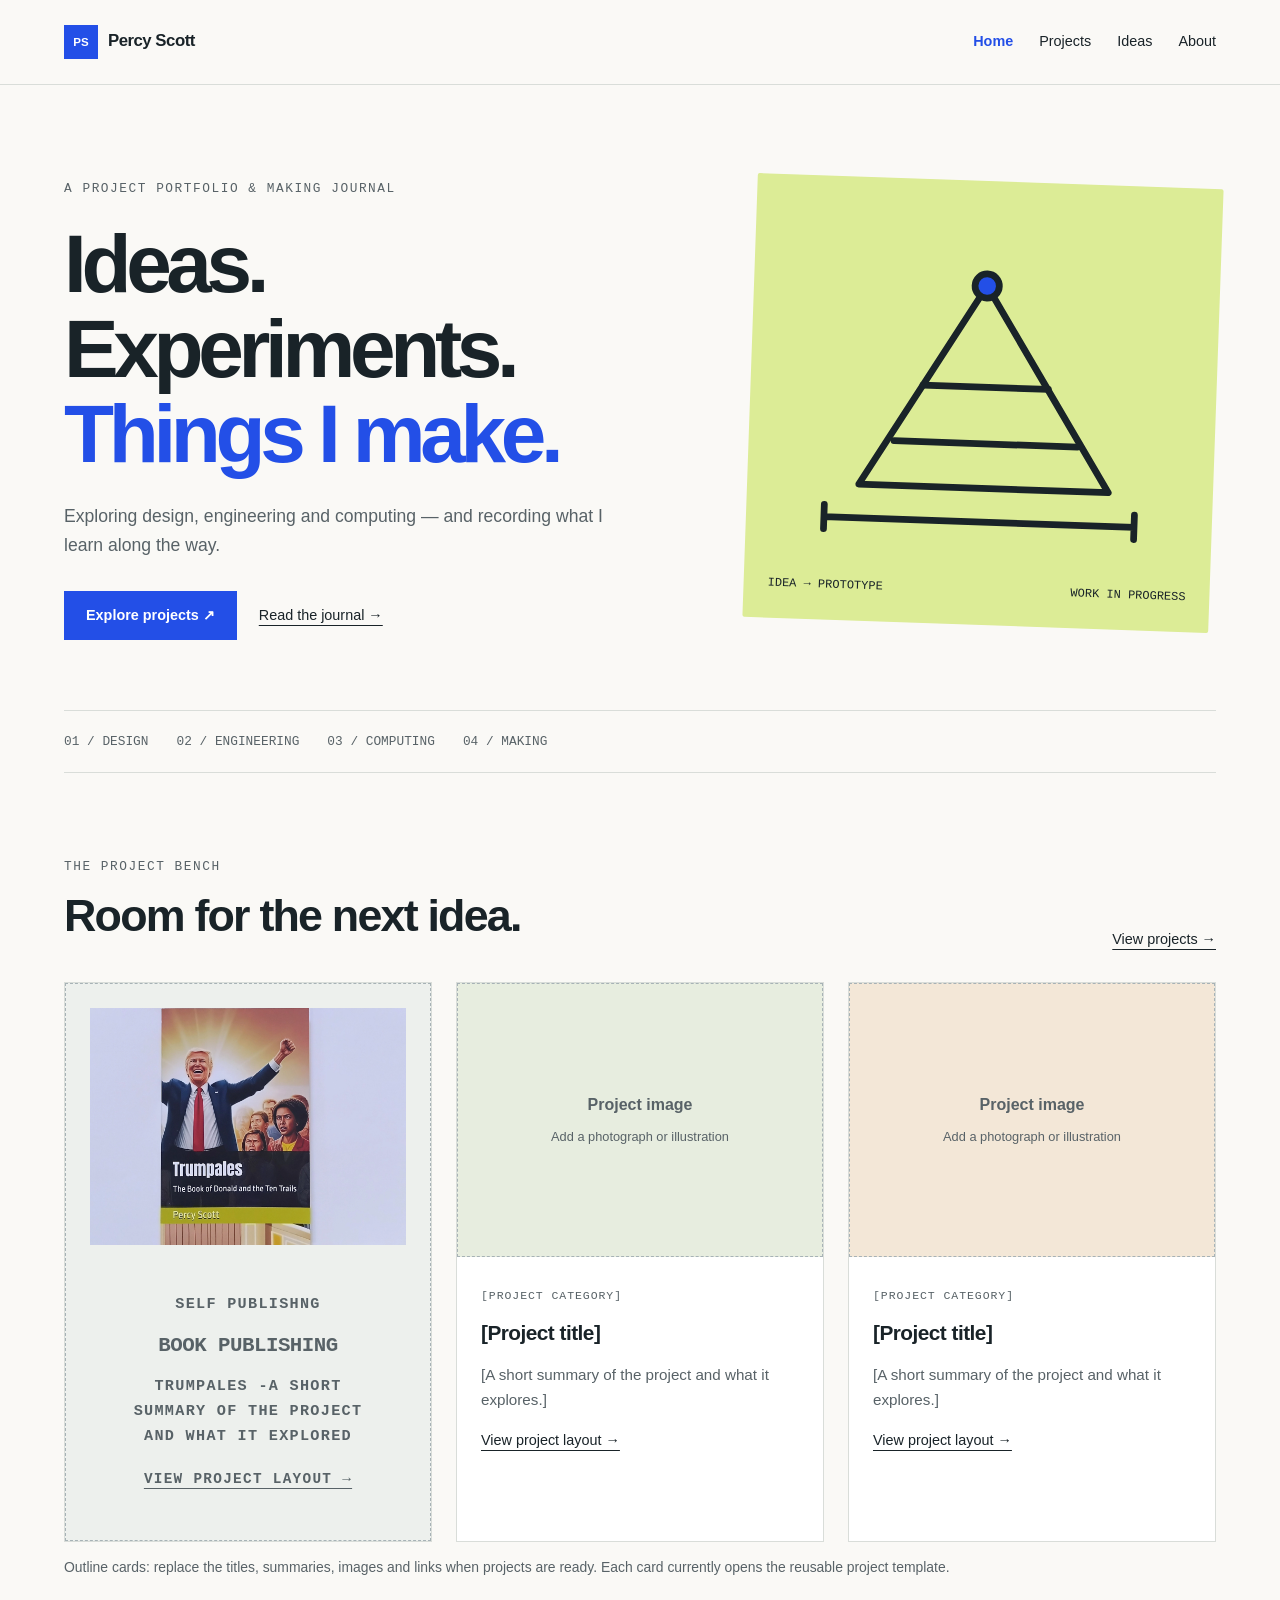
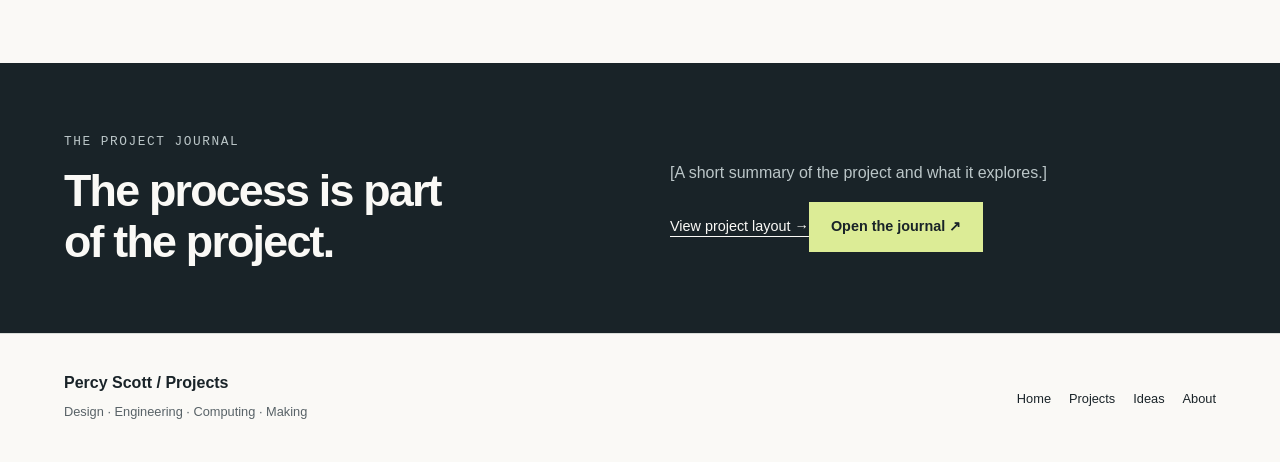
==== index.html @ d8d0fc53 "Fix typo in self-publishing tag" ====
<!doctype html>
<html lang="en">

  
<link rel="apple-touch-icon" sizes="180x180" href="/apple-touch-icon.png">
<link rel="icon" type="image/png" sizes="32x32" href="/favicon-32x32.png">
<link rel="icon" type="image/png" sizes="16x16" href="/favicon-16x16.png">
<link rel="manifest" href="/site.webmanifest">
  
  <head>
<meta charset="utf-8">
<meta name="viewport" content="width=device-width,initial-scale=1">
<title>Home | Percy Scott Projects</title>
<meta name="description" content="Percy Scott’s portfolio and project journal: design, engineering, computing and making.">
<link rel="stylesheet" href="css/style.css">
</head>
<body>
<a class="skip" href="#main">Skip to content</a><header><div class="wrap header-inner"><a class="brand" href="index.html"><span>PS</span>Percy Scott</a><nav aria-label="Main navigation"><a href="index.html" aria-current="page">Home</a><a href="projects.html">Projects</a><a href="ideas.html">Ideas</a><a href="about.html">About</a></nav></div></header>
<main id="main"><div class="wrap"><section class="hero"><div><p class="eyebrow">A project portfolio & making journal</p><h1>Ideas.<br>Experiments.<br><em>Things I make.</em></h1><p class="intro">Exploring design, engineering and computing — and recording what I learn along the way.</p><div class="actions"><a class="button" href="projects.html">Explore projects ↗</a><a class="text-link" href="ideas.html">Read the journal →</a></div></div><div class="hero-art"><svg viewBox="0 0 310 270" fill="none" stroke="#192328" stroke-width="5" stroke-linecap="round" stroke-linejoin="round" aria-hidden="true"><path d="M65 210 155 60l95 150Z" fill="none"/><path d="m110 135 93 0M90 177h136"/><circle cx="155" cy="60" r="9" fill="#234fe7"/><path d="M40 235h230M40 226v18m230-18v18"/></svg><div class="art-label"><span>IDEA → PROTOTYPE</span><span>WORK IN PROGRESS</span></div></div></section><div class="interests"><span>01 / DESIGN</span><span>02 / ENGINEERING</span><span>03 / COMPUTING</span><span>04 / MAKING</span></div><section class="section"><div class="section-heading"><div><p class="eyebrow">The project bench</p><h2>Room for the next idea.</h2></div><a class="text-link" href="projects.html">View projects →</a></div><div class="grid"><article class="card"><div class="card-art image-placeholder">
  <img 
  class="card-photo"
  src="images/book-publishing/book-publishing-main.webp"
  alt="Book publishing project"
  loading="lazy"
  >
    <div class="card-body"><span class="tag"><p>self publishng</span><h3>Book Publishing</h3><p>Trumpales -A short summary of the project and what it explored</p><a class="text-link" href="projects/project-template.html">View project layout →</a></div></article><article class="card"><div class="card-art image-placeholder"><span>Project image</span><small>Add a photograph or illustration</small></div><div class="card-body"><span class="tag">[Project category]</span><h3>[Project title]</h3><p>[A short summary of the project and what it explores.]</p><a class="text-link" href="projects/project-template.html">View project layout →</a></div></article><article class="card"><div class="card-art image-placeholder"><span>Project image</span><small>Add a photograph or illustration</small></div><div class="card-body"><span class="tag">[Project category]</span><h3>[Project title]</h3><p>[A short summary of the project and what it explores.]</p><a class="text-link" href="projects/project-template.html">View project layout →</a></div></article></div><p class="note">Outline cards: replace the titles, summaries, images and links when projects are ready. Each card currently opens the reusable project template.</p></section></div><section class="journal-band"><div class="wrap journal-inner"><div><p class="eyebrow">The project journal</p><h2>The process is part<br>of the project.</h2></div><div><p>[A short summary of the project and what it explores.]</p><a class="text-link" href="projects/project-template.html">View project layout →</a><a class="button" href="ideas.html">Open the journal ↗</a></div></div></section></main>
<footer><div class="wrap footer-inner"><div><strong>Percy Scott / Projects</strong><p>Design · Engineering · Computing · Making</p></div><nav aria-label="Footer navigation"><a href="index.html">Home</a><a href="projects.html">Projects</a><a href="ideas.html">Ideas</a><a href="about.html">About</a></nav></div></footer>
</body>
</html>
---- css/style.css ----
/* Shared styling for every page. Change these colours to customise the site. */
:root{--paper:#faf9f6;--ink:#192328;--muted:#586267;--line:#d9ddd9;--blue:#234fe7;--lime:#dcec96}*{box-sizing:border-box}html{scroll-behavior:smooth}body{margin:0;background:var(--paper);color:var(--ink);font-family:Arial,Helvetica,sans-serif;line-height:1.65}a{color:inherit}img,svg{max-width:100%}.wrap{width:min(1160px,90%);margin:auto}.skip{position:absolute;left:1rem;top:-100px;background:white;padding:1rem;z-index:10}.skip:focus{top:1rem}a:focus-visible{outline:3px solid var(--blue);outline-offset:5px}header{border-bottom:1px solid var(--line)}.header-inner{display:flex;align-items:center;justify-content:space-between;gap:24px;padding:25px 0}.brand{font-size:1.05rem;font-weight:800;text-decoration:none;letter-spacing:-.03em}.brand span{display:inline-grid;place-items:center;background:var(--blue);color:white;width:34px;height:34px;margin-right:10px;font-size:.72rem;letter-spacing:0}nav{display:flex;gap:26px;flex-wrap:wrap}nav a{text-decoration:none;font-size:.9rem}nav a[aria-current=page]{color:var(--blue);font-weight:700}nav a:hover{text-decoration:underline}.hero{padding:80px 0 70px;display:grid;grid-template-columns:1.15fr .85fr;gap:55px;align-items:center}.eyebrow{font-family:monospace;font-size:.8rem;letter-spacing:.12em;text-transform:uppercase;color:var(--muted)}h1{font-size:clamp(3rem,6.4vw,5.6rem);line-height:1.04;letter-spacing:-.065em;margin:22px 0 26px}h1 em{font-style:normal;color:var(--blue)}.intro{font-size:1.1rem;color:var(--muted);max-width:560px}.actions{display:flex;flex-wrap:wrap;gap:22px;align-items:center;margin-top:30px}.button{display:inline-block;background:var(--blue);color:white;padding:13px 22px;text-decoration:none;font-weight:700;font-size:.9rem}.text-link{font-size:.9rem;text-underline-offset:5px}.hero-art{background:var(--lime);border-radius:2px;padding:24px;transform:rotate(2deg)}.hero-art svg{display:block;width:100%;height:auto}.art-label{font-family:monospace;font-size:.75rem;display:flex;justify-content:space-between;margin-top:12px}.interests{display:flex;flex-wrap:wrap;gap:10px 28px;padding:20px 0;border-top:1px solid var(--line);border-bottom:1px solid var(--line);font-family:monospace;color:var(--muted);font-size:.8rem}.section{padding:70px 0}.section-heading{display:flex;justify-content:space-between;gap:24px;align-items:end;margin-bottom:30px}h2{font-size:clamp(1.8rem,3.5vw,2.8rem);line-height:1.15;letter-spacing:-.04em;margin:10px 0}h3{font-size:1.3rem;line-height:1.3;letter-spacing:-.025em;margin:12px 0}.grid{display:grid;grid-template-columns:repeat(3,1fr);gap:24px}.card{border:1px solid var(--line);background:white}.card-art{aspect-ratio:4/3;padding:26px;display:grid;place-items:center;background:#e5e9ff}.card-art svg{width:100%;height:100%}.card:nth-child(2) .card-art{background:#e7eddf}.card:nth-child(3) .card-art{background:#f3e7d7}.card-body{padding:24px}.card-body p{color:var(--muted);font-size:.95rem}.tag{font-family:monospace;font-size:.72rem;text-transform:uppercase;letter-spacing:.08em;color:var(--muted)}.note{color:var(--muted);font-size:.87rem}.journal-band{background:var(--ink);color:var(--paper);padding:55px 0}.journal-inner{display:grid;grid-template-columns:1fr 1fr;gap:60px;align-items:center}.journal-band .eyebrow,.journal-band p{color:#bbc6c8}.journal-band .button{background:var(--lime);color:var(--ink)}.page-title{max-width:820px;padding:65px 0 25px}.page-title h1{font-size:clamp(2.8rem,5vw,4.5rem)}.prose{max-width:720px;padding-bottom:70px}.prose p{color:var(--muted)}.empty{border:1px dashed #a7b2b6;padding:32px;background:white;max-width:800px}.empty h2{font-size:1.7rem}.empty ol{padding-left:22px;color:var(--muted)}footer{border-top:1px solid var(--line);padding:36px 0}.footer-inner{display:flex;justify-content:space-between;gap:30px;align-items:center}footer p{margin:5px 0;font-size:.8rem;color:var(--muted)}footer nav{gap:18px}footer nav a{font-size:.8rem}@media(max-width:850px){.hero{gap:28px}.grid{grid-template-columns:1fr 1fr}.hero-art{padding:15px}}@media(max-width:600px){.header-inner,.footer-inner{align-items:flex-start;flex-direction:column;gap:18px}nav{gap:20px}.hero{grid-template-columns:1fr;padding:44px 0;gap:32px}.hero-art{max-width:420px;transform:none}.grid,.journal-inner{grid-template-columns:1fr}.section{padding:45px 0}.section-heading{align-items:flex-start;flex-direction:column;gap:10px}.journal-inner{gap:20px}.page-title{padding-top:40px}}@media(prefers-reduced-motion:reduce){html{scroll-behavior:auto}}
/* Reusable project page and image placeholders */
.image-placeholder{display:flex;flex-direction:column;align-items:center;justify-content:center;gap:8px;background:#edf0ed;border:1px dashed #a7b2b6;color:var(--muted);text-align:center;padding:24px;aspect-ratio:4/3}.image-placeholder span{font-size:1rem;font-weight:700}.image-placeholder small{font-size:.8rem}.project-detail{padding:35px 0 65px}.project-heading{padding:30px 0;border:0}.project-heading h1{font-size:clamp(2.6rem,6vw,4.8rem);overflow-wrap:anywhere}.project-facts{display:grid;grid-template-columns:repeat(3,1fr);gap:20px;border-top:1px solid var(--line);padding-top:22px;margin-top:30px}.project-facts dt{font-family:monospace;text-transform:uppercase;font-size:.75rem;color:var(--muted)}.project-facts dd{margin:6px 0 0;font-size:.9rem}.project-figure{margin:28px 0}.image-wide{aspect-ratio:16/9}.project-figure img{display:block;width:100%;height:auto}.project-figure figcaption{font-size:.85rem;color:var(--muted);margin-top:10px}.project-toc{border-block:1px solid var(--line);padding:18px 0;margin:35px 0}.project-copy{max-width:760px;margin:auto}.project-copy section{padding:25px 0;scroll-margin-top:25px}.project-copy p,.project-copy li{color:var(--muted)}.project-copy h3{margin-top:28px}.project-end{margin-top:35px;border-top:1px solid var(--line);padding-top:30px}@media(max-width:600px){.project-facts{grid-template-columns:1fr;gap:14px}.image-wide{aspect-ratio:4/3}.project-toc{gap:12px 20px}}
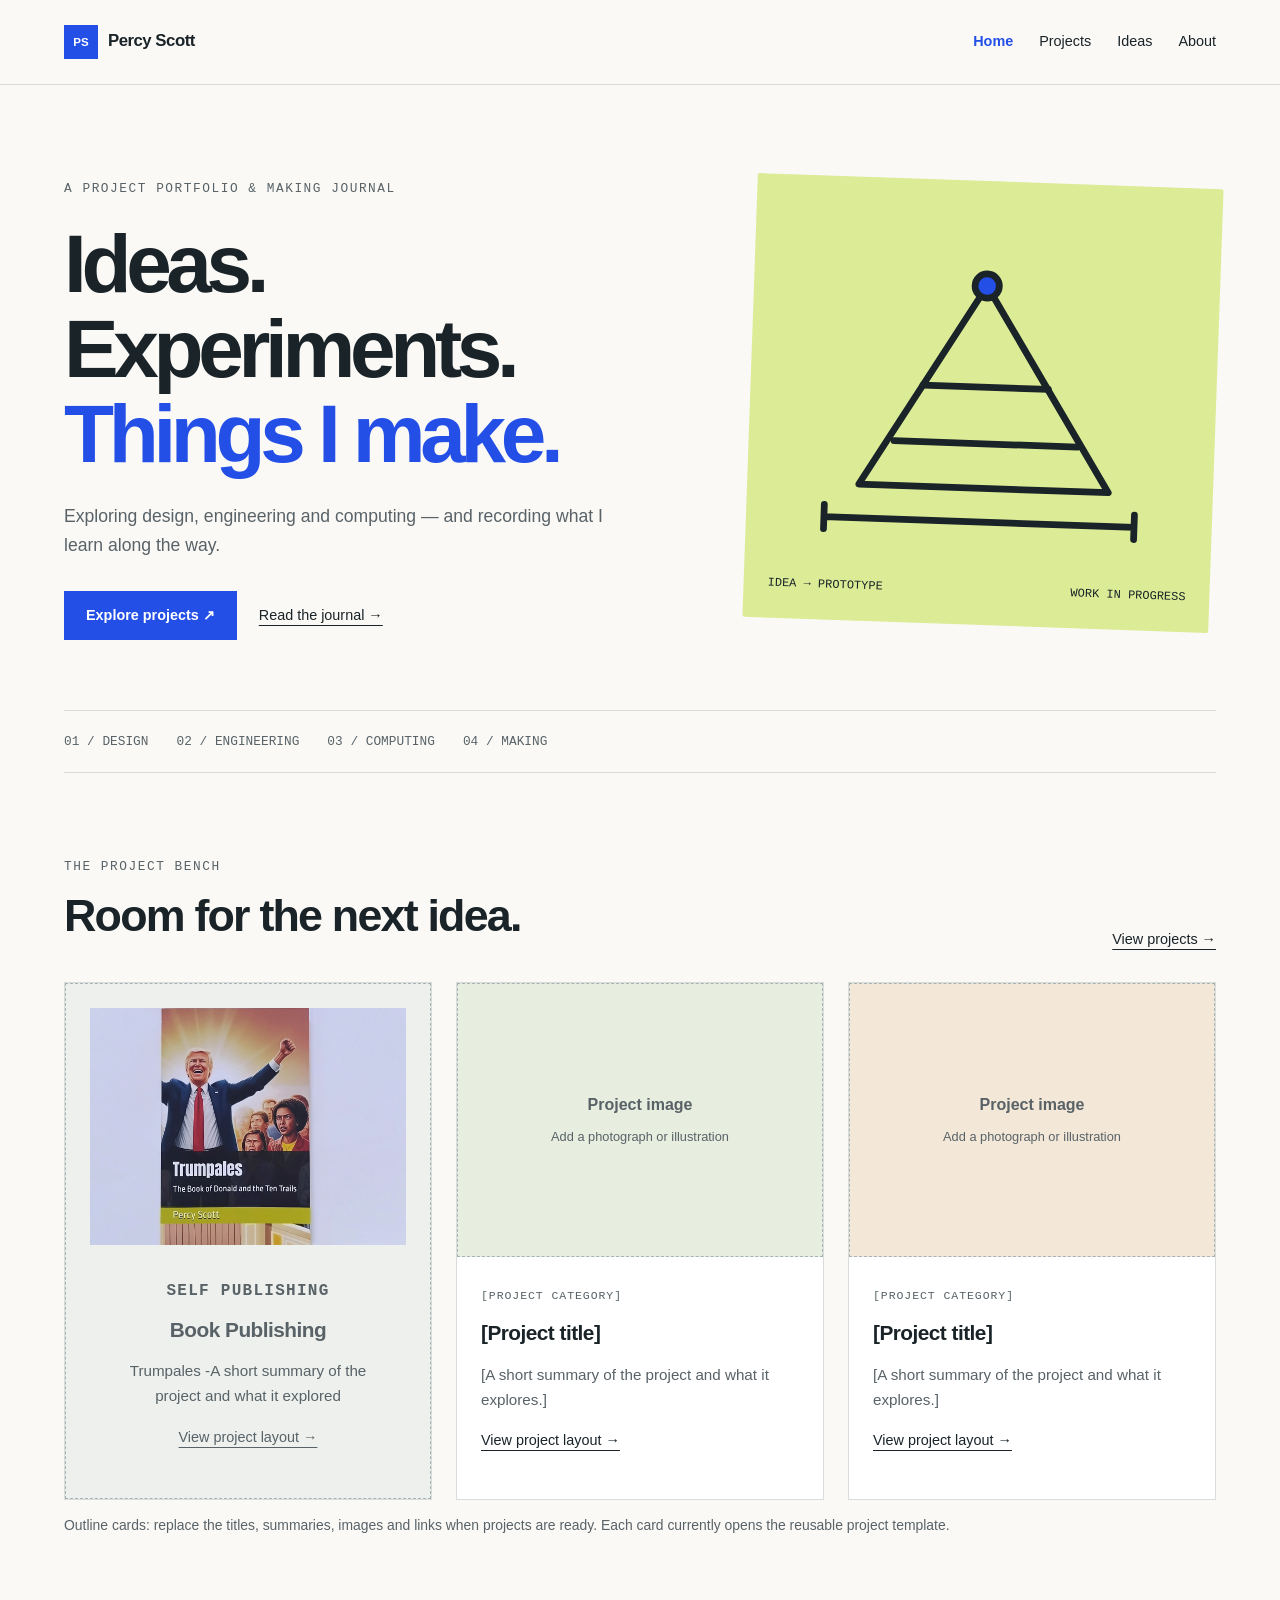
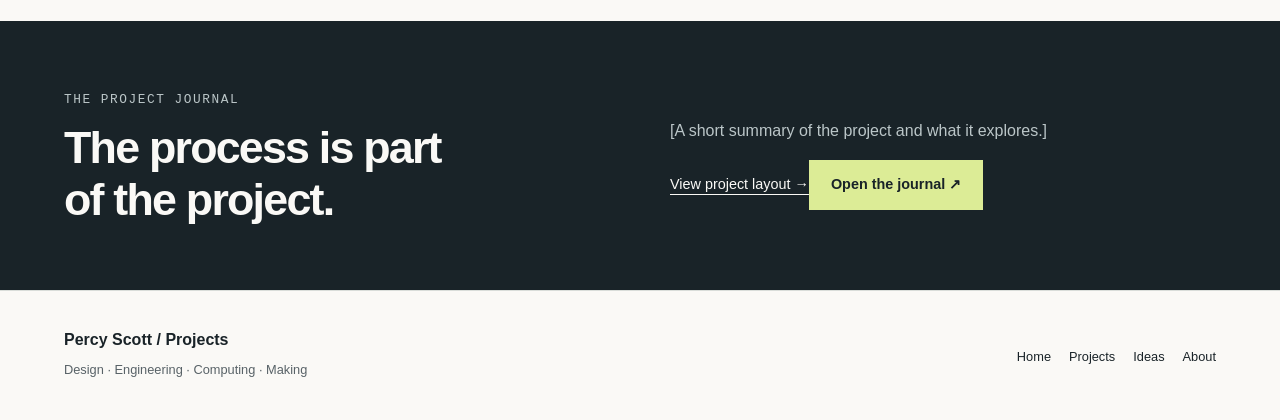
==== commit 520e6399: "Fix self-publishing tag in project card" ====
--- a/index.html
+++ b/index.html
@@ -23,7 +23,9 @@
   alt="Book publishing project"
   loading="lazy"
   >
-    <div class="card-body"><span class="tag"><p>self publishng</span><h3>Book Publishing</h3><p>Trumpales -A short summary of the project and what it explored</p><a class="text-link" href="projects/project-template.html">View project layout →</a></div></article><article class="card"><div class="card-art image-placeholder"><span>Project image</span><small>Add a photograph or illustration</small></div><div class="card-body"><span class="tag">[Project category]</span><h3>[Project title]</h3><p>[A short summary of the project and what it explores.]</p><a class="text-link" href="projects/project-template.html">View project layout →</a></div></article><article class="card"><div class="card-art image-placeholder"><span>Project image</span><small>Add a photograph or illustration</small></div><div class="card-body"><span class="tag">[Project category]</span><h3>[Project title]</h3><p>[A short summary of the project and what it explores.]</p><a class="text-link" href="projects/project-template.html">View project layout →</a></div></article></div><p class="note">Outline cards: replace the titles, summaries, images and links when projects are ready. Each card currently opens the reusable project template.</p></section></div><section class="journal-band"><div class="wrap journal-inner"><div><p class="eyebrow">The project journal</p><h2>The process is part<br>of the project.</h2></div><div><p>[A short summary of the project and what it explores.]</p><a class="text-link" href="projects/project-template.html">View project layout →</a><a class="button" href="ideas.html">Open the journal ↗</a></div></div></section></main>
+        <div class="card-body"><span class="tag">Self Publishing</span>
+    <h3>Book Publishing</h3><p>Trumpales -A short summary of the project and what it explored</p>
+          <a class="text-link" href="projects/project-template.html">View project layout →</a></div></article><article class="card"><div class="card-art image-placeholder"><span>Project image</span><small>Add a photograph or illustration</small></div><div class="card-body"><span class="tag">[Project category]</span><h3>[Project title]</h3><p>[A short summary of the project and what it explores.]</p><a class="text-link" href="projects/project-template.html">View project layout →</a></div></article><article class="card"><div class="card-art image-placeholder"><span>Project image</span><small>Add a photograph or illustration</small></div><div class="card-body"><span class="tag">[Project category]</span><h3>[Project title]</h3><p>[A short summary of the project and what it explores.]</p><a class="text-link" href="projects/project-template.html">View project layout →</a></div></article></div><p class="note">Outline cards: replace the titles, summaries, images and links when projects are ready. Each card currently opens the reusable project template.</p></section></div><section class="journal-band"><div class="wrap journal-inner"><div><p class="eyebrow">The project journal</p><h2>The process is part<br>of the project.</h2></div><div><p>[A short summary of the project and what it explores.]</p><a class="text-link" href="projects/project-template.html">View project layout →</a><a class="button" href="ideas.html">Open the journal ↗</a></div></div></section></main>
 <footer><div class="wrap footer-inner"><div><strong>Percy Scott / Projects</strong><p>Design · Engineering · Computing · Making</p></div><nav aria-label="Footer navigation"><a href="index.html">Home</a><a href="projects.html">Projects</a><a href="ideas.html">Ideas</a><a href="about.html">About</a></nav></div></footer>
 </body>
 </html>
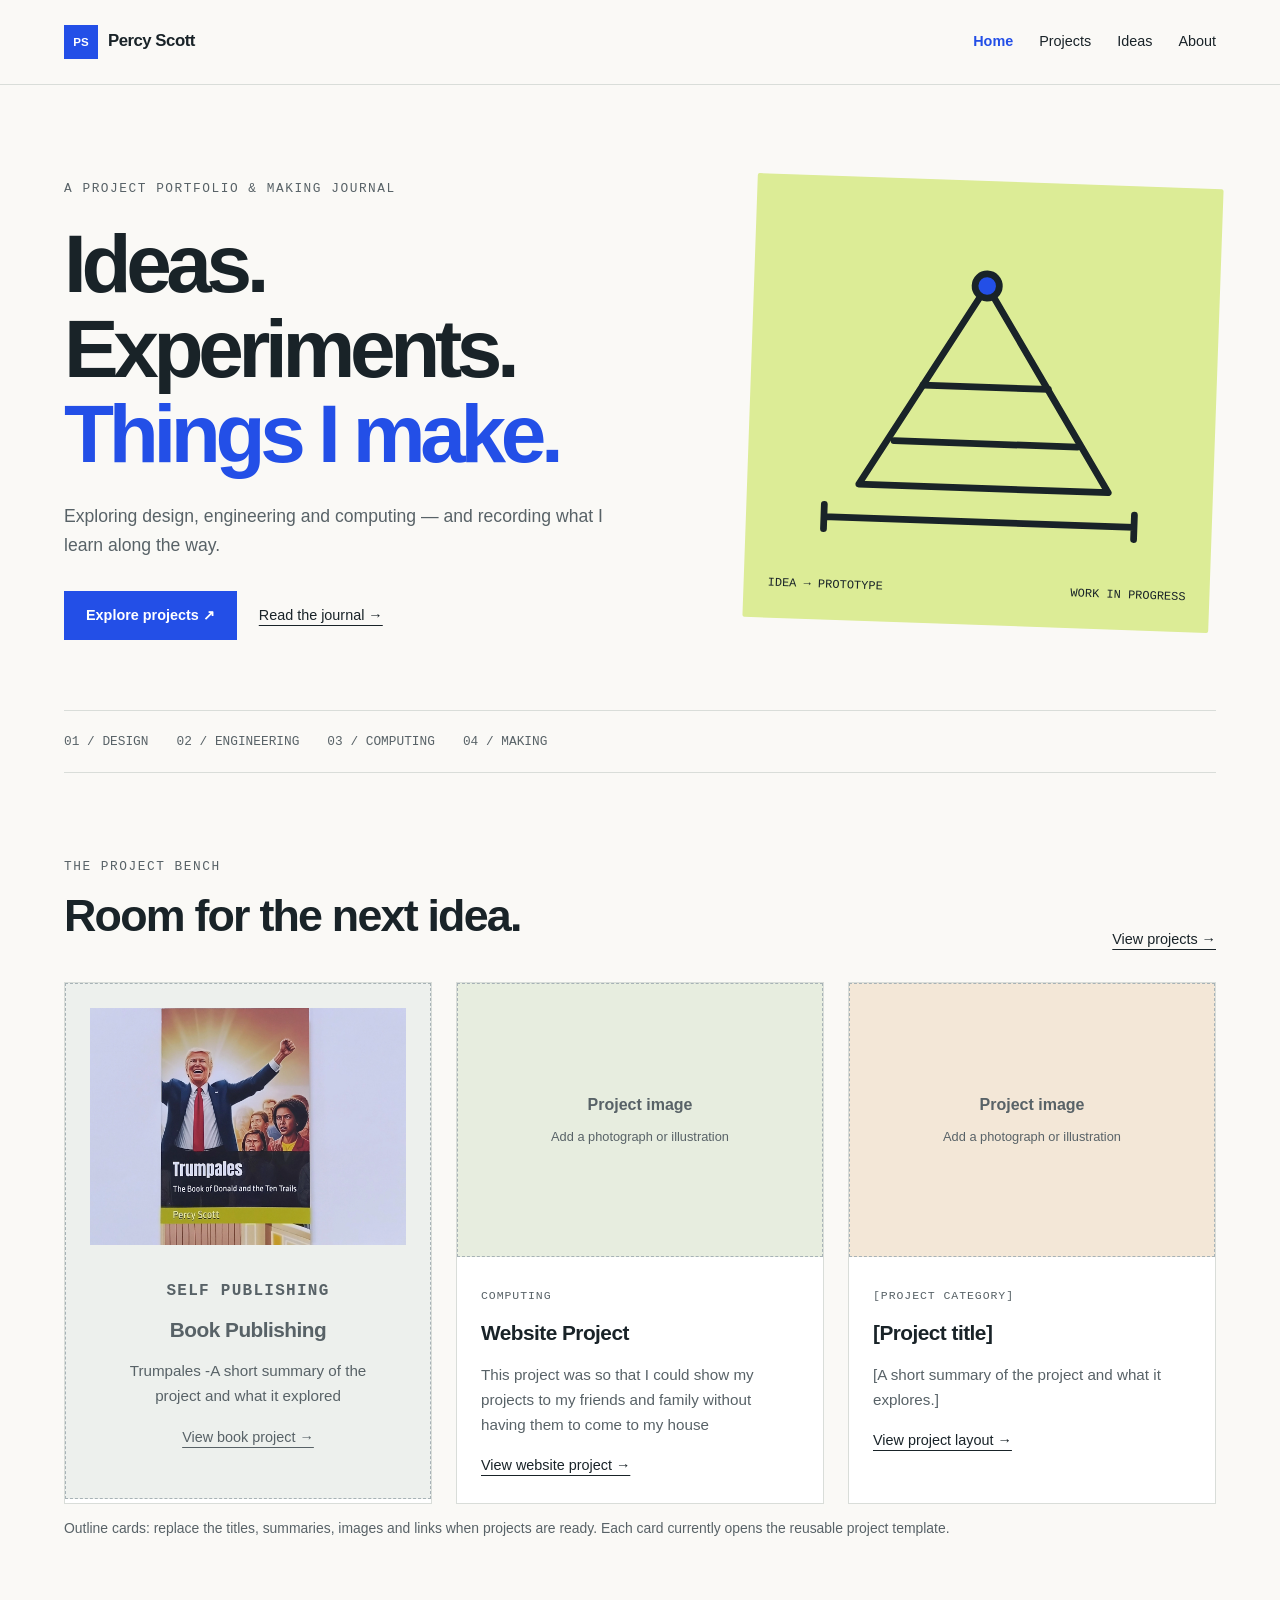
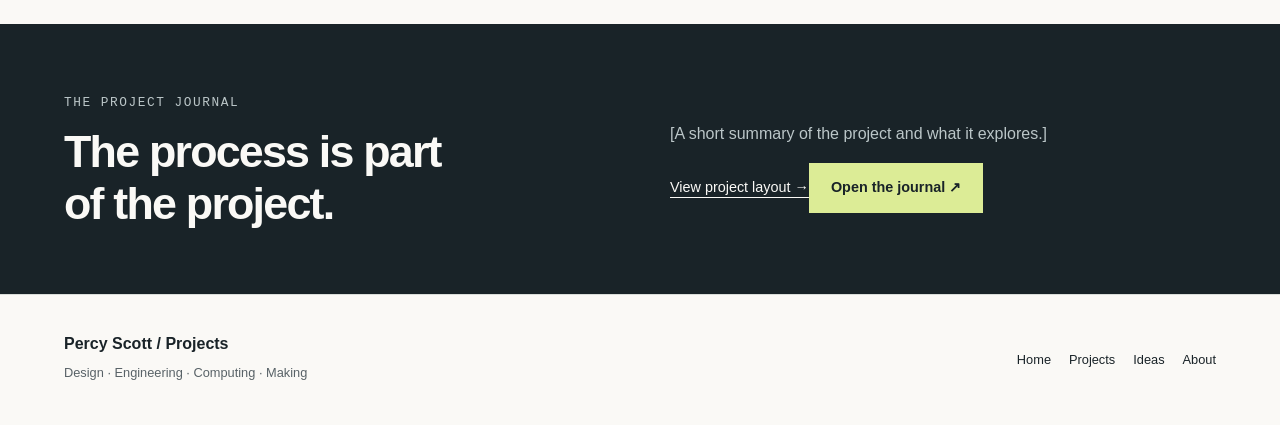
==== commit 1032cde2: "Update project links and descriptions in index.html" ====
--- a/index.html
+++ b/index.html
@@ -25,7 +25,7 @@
   >
         <div class="card-body"><span class="tag">Self Publishing</span>
     <h3>Book Publishing</h3><p>Trumpales -A short summary of the project and what it explored</p>
-          <a class="text-link" href="projects/project-template.html">View project layout →</a></div></article><article class="card"><div class="card-art image-placeholder"><span>Project image</span><small>Add a photograph or illustration</small></div><div class="card-body"><span class="tag">[Project category]</span><h3>[Project title]</h3><p>[A short summary of the project and what it explores.]</p><a class="text-link" href="projects/project-template.html">View project layout →</a></div></article><article class="card"><div class="card-art image-placeholder"><span>Project image</span><small>Add a photograph or illustration</small></div><div class="card-body"><span class="tag">[Project category]</span><h3>[Project title]</h3><p>[A short summary of the project and what it explores.]</p><a class="text-link" href="projects/project-template.html">View project layout →</a></div></article></div><p class="note">Outline cards: replace the titles, summaries, images and links when projects are ready. Each card currently opens the reusable project template.</p></section></div><section class="journal-band"><div class="wrap journal-inner"><div><p class="eyebrow">The project journal</p><h2>The process is part<br>of the project.</h2></div><div><p>[A short summary of the project and what it explores.]</p><a class="text-link" href="projects/project-template.html">View project layout →</a><a class="button" href="ideas.html">Open the journal ↗</a></div></div></section></main>
+          <a class="text-link" href="projects/book-publishing.html">View book project →</a></div></article><article class="card"><div class="card-art image-placeholder"><span>Project image</span><small>Add a photograph or illustration</small></div><div class="card-body"><span class="tag">Computing</span><h3>Website Project</h3><p>This project was so that I could show my projects to my friends and family without having them to come to my house</p><a class="text-link" href="projects/project-template.html">View website project →</a></div></article><article class="card"><div class="card-art image-placeholder"><span>Project image</span><small>Add a photograph or illustration</small></div><div class="card-body"><span class="tag">[Project category]</span><h3>[Project title]</h3><p>[A short summary of the project and what it explores.]</p><a class="text-link" href="projects/project-template.html">View project layout →</a></div></article></div><p class="note">Outline cards: replace the titles, summaries, images and links when projects are ready. Each card currently opens the reusable project template.</p></section></div><section class="journal-band"><div class="wrap journal-inner"><div><p class="eyebrow">The project journal</p><h2>The process is part<br>of the project.</h2></div><div><p>[A short summary of the project and what it explores.]</p><a class="text-link" href="projects/project-template.html">View project layout →</a><a class="button" href="ideas.html">Open the journal ↗</a></div></div></section></main>
 <footer><div class="wrap footer-inner"><div><strong>Percy Scott / Projects</strong><p>Design · Engineering · Computing · Making</p></div><nav aria-label="Footer navigation"><a href="index.html">Home</a><a href="projects.html">Projects</a><a href="ideas.html">Ideas</a><a href="about.html">About</a></nav></div></footer>
 </body>
 </html>
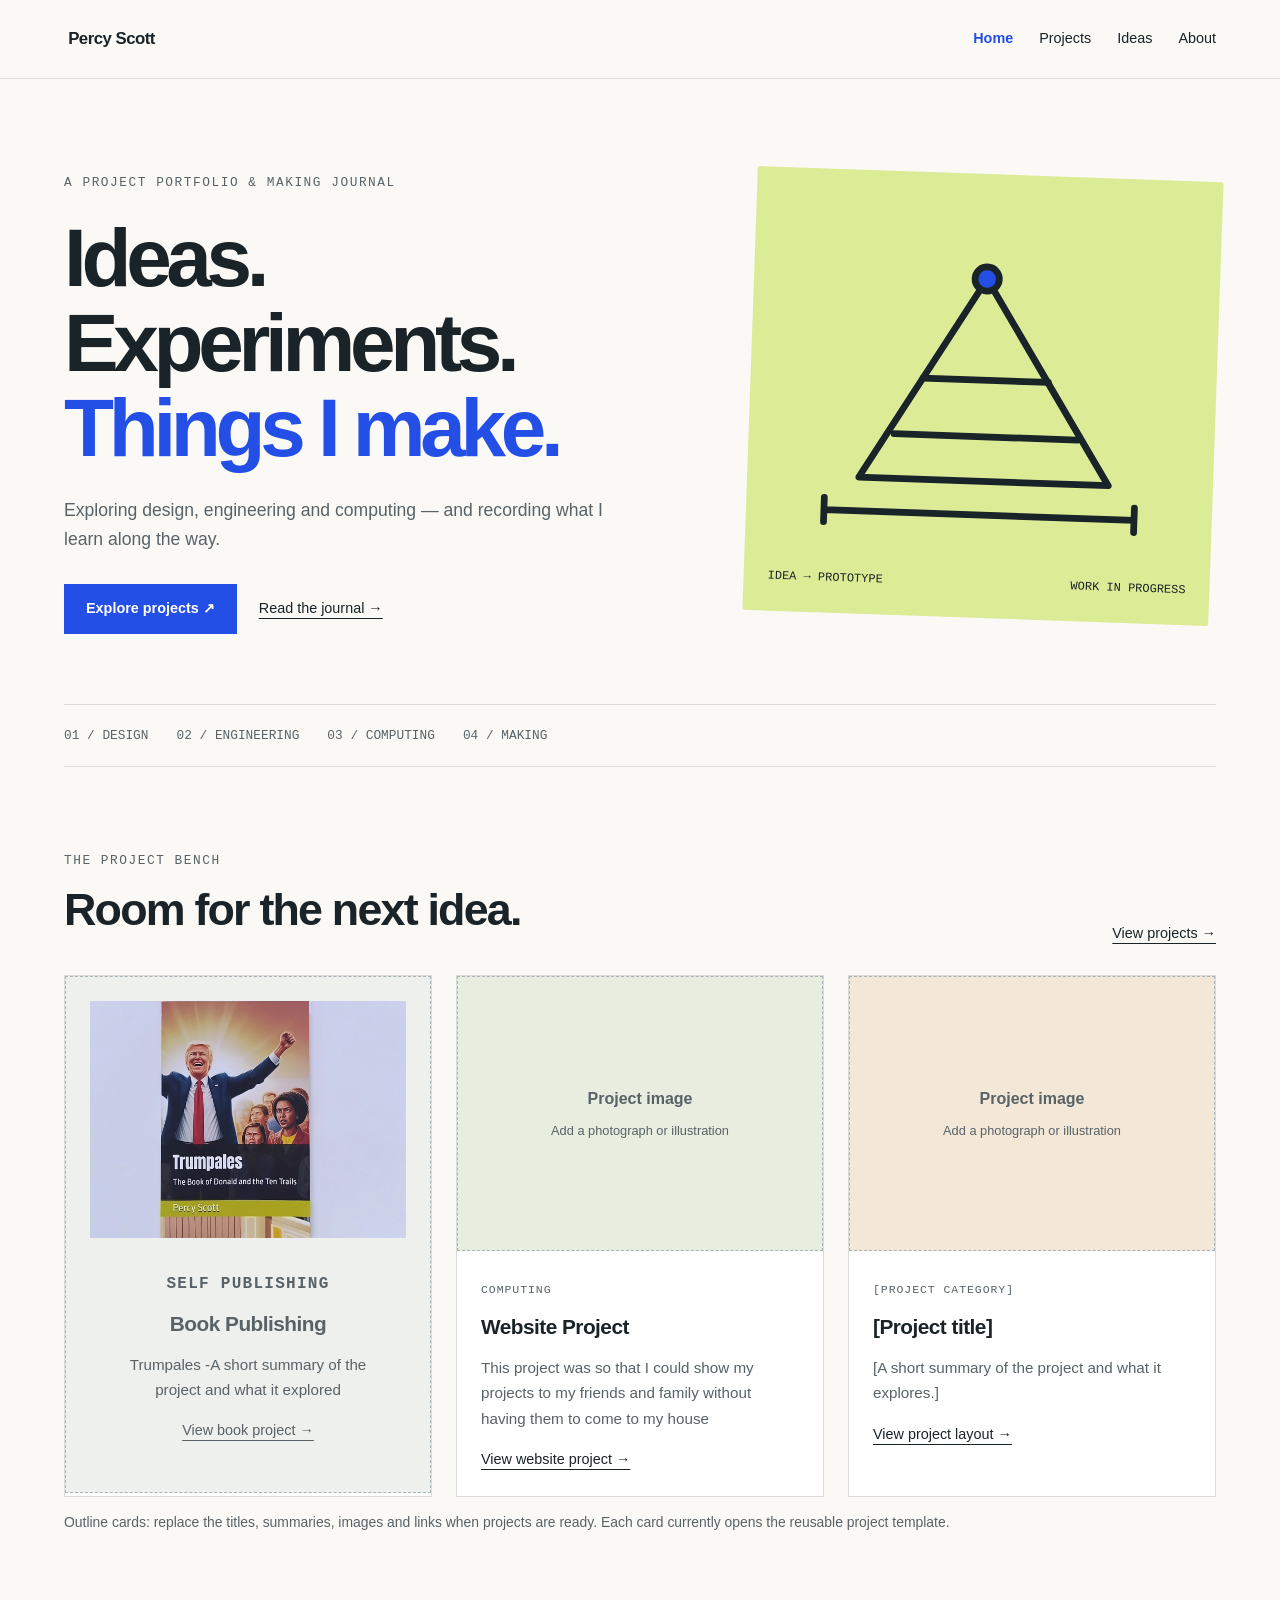
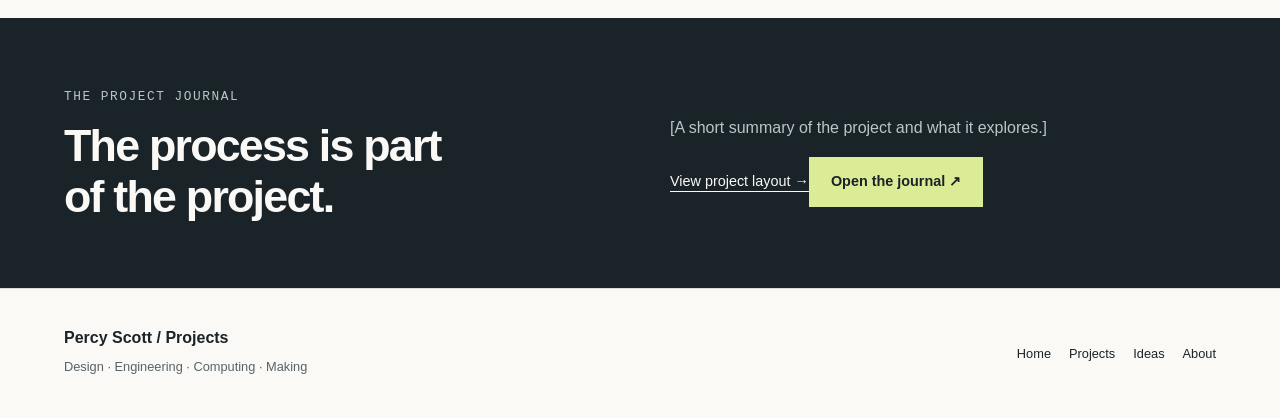
==== commit 944bdec4: "Add brand logo to header in index.html" ====
--- a/index.html
+++ b/index.html
@@ -15,7 +15,18 @@
 <link rel="stylesheet" href="css/style.css">
 </head>
 <body>
-<a class="skip" href="#main">Skip to content</a><header><div class="wrap header-inner"><a class="brand" href="index.html"><span>PS</span>Percy Scott</a><nav aria-label="Main navigation"><a href="index.html" aria-current="page">Home</a><a href="projects.html">Projects</a><a href="ideas.html">Ideas</a><a href="about.html">About</a></nav></div></header>
+<a class="skip" href="#main">Skip to content</a><header><div class="wrap header-inner">
+  
+  <a class="brand" href="index.html">
+  <img
+    src="images/percy-pickwick-schoolboy.png"
+    alt=""
+    class="brand-logo"
+  >
+  Percy Scott
+</a>
+  
+  <nav aria-label="Main navigation"><a href="index.html" aria-current="page">Home</a><a href="projects.html">Projects</a><a href="ideas.html">Ideas</a><a href="about.html">About</a></nav></div></header>
 <main id="main"><div class="wrap"><section class="hero"><div><p class="eyebrow">A project portfolio & making journal</p><h1>Ideas.<br>Experiments.<br><em>Things I make.</em></h1><p class="intro">Exploring design, engineering and computing — and recording what I learn along the way.</p><div class="actions"><a class="button" href="projects.html">Explore projects ↗</a><a class="text-link" href="ideas.html">Read the journal →</a></div></div><div class="hero-art"><svg viewBox="0 0 310 270" fill="none" stroke="#192328" stroke-width="5" stroke-linecap="round" stroke-linejoin="round" aria-hidden="true"><path d="M65 210 155 60l95 150Z" fill="none"/><path d="m110 135 93 0M90 177h136"/><circle cx="155" cy="60" r="9" fill="#234fe7"/><path d="M40 235h230M40 226v18m230-18v18"/></svg><div class="art-label"><span>IDEA → PROTOTYPE</span><span>WORK IN PROGRESS</span></div></div></section><div class="interests"><span>01 / DESIGN</span><span>02 / ENGINEERING</span><span>03 / COMPUTING</span><span>04 / MAKING</span></div><section class="section"><div class="section-heading"><div><p class="eyebrow">The project bench</p><h2>Room for the next idea.</h2></div><a class="text-link" href="projects.html">View projects →</a></div><div class="grid"><article class="card"><div class="card-art image-placeholder">
   <img 
   class="card-photo"
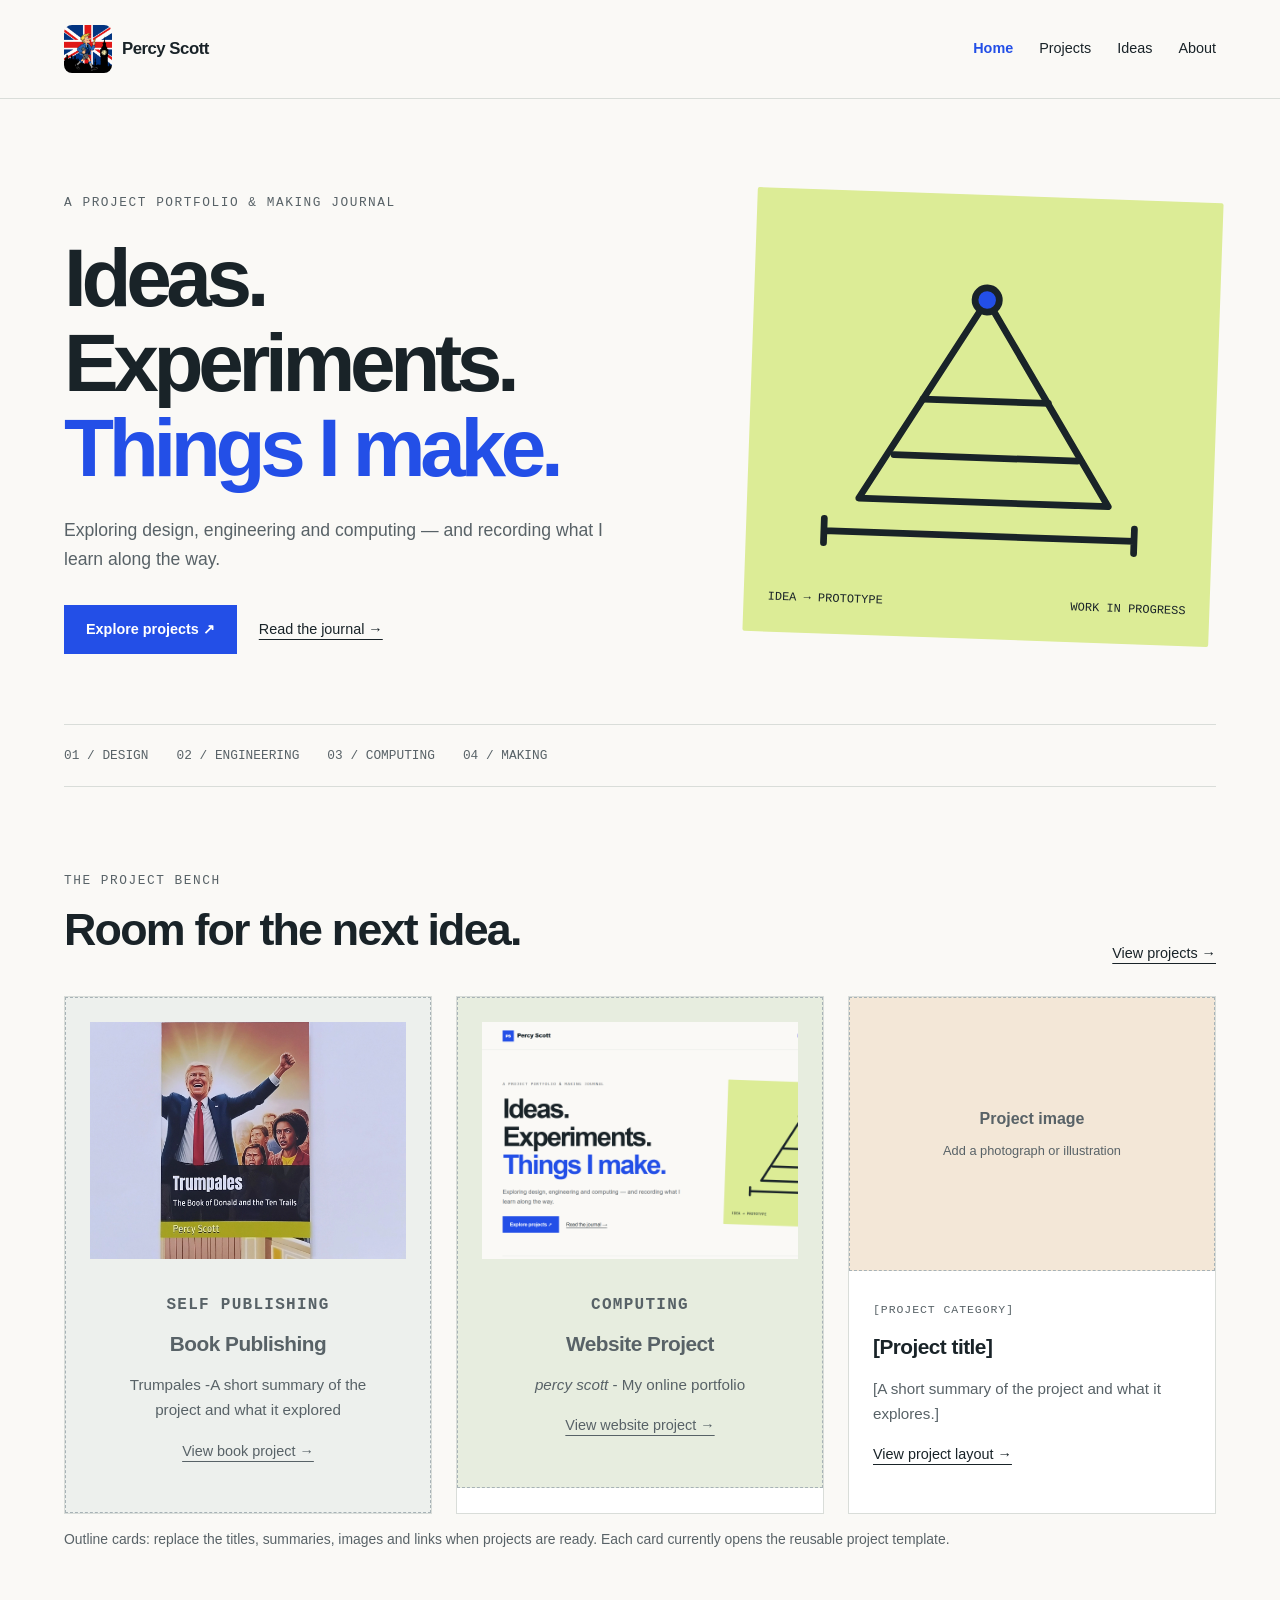
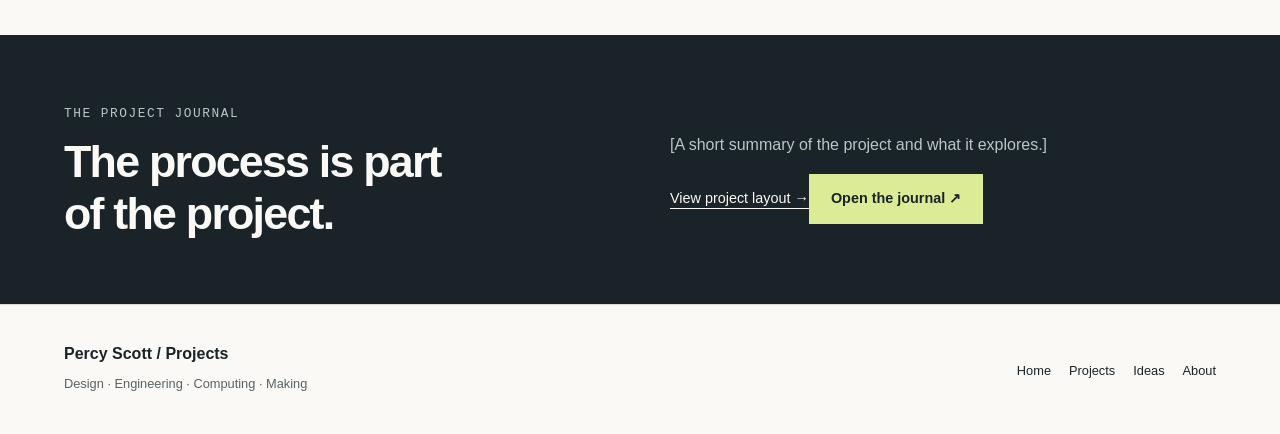
==== commit 8c8c3f87: "Enhance project section with new cards and content Added new project cards and updated existing cont" ====
--- a/index.html
+++ b/index.html
@@ -27,7 +27,11 @@
 </a>
   
   <nav aria-label="Main navigation"><a href="index.html" aria-current="page">Home</a><a href="projects.html">Projects</a><a href="ideas.html">Ideas</a><a href="about.html">About</a></nav></div></header>
-<main id="main"><div class="wrap"><section class="hero"><div><p class="eyebrow">A project portfolio & making journal</p><h1>Ideas.<br>Experiments.<br><em>Things I make.</em></h1><p class="intro">Exploring design, engineering and computing — and recording what I learn along the way.</p><div class="actions"><a class="button" href="projects.html">Explore projects ↗</a><a class="text-link" href="ideas.html">Read the journal →</a></div></div><div class="hero-art"><svg viewBox="0 0 310 270" fill="none" stroke="#192328" stroke-width="5" stroke-linecap="round" stroke-linejoin="round" aria-hidden="true"><path d="M65 210 155 60l95 150Z" fill="none"/><path d="m110 135 93 0M90 177h136"/><circle cx="155" cy="60" r="9" fill="#234fe7"/><path d="M40 235h230M40 226v18m230-18v18"/></svg><div class="art-label"><span>IDEA → PROTOTYPE</span><span>WORK IN PROGRESS</span></div></div></section><div class="interests"><span>01 / DESIGN</span><span>02 / ENGINEERING</span><span>03 / COMPUTING</span><span>04 / MAKING</span></div><section class="section"><div class="section-heading"><div><p class="eyebrow">The project bench</p><h2>Room for the next idea.</h2></div><a class="text-link" href="projects.html">View projects →</a></div><div class="grid"><article class="card"><div class="card-art image-placeholder">
+<main id="main"><div class="wrap"><section class="hero"><div><p class="eyebrow">A project portfolio & making journal</p><h1>Ideas.<br>Experiments.<br><em>Things I make.</em></h1><p class="intro">Exploring design, engineering and computing — and recording what I learn along the way.</p><div class="actions"><a class="button" href="projects.html">Explore projects ↗</a><a class="text-link" href="ideas.html">Read the journal →</a></div></div><div class="hero-art"><svg viewBox="0 0 310 270" fill="none" stroke="#192328" stroke-width="5" stroke-linecap="round" stroke-linejoin="round" aria-hidden="true"><path d="M65 210 155 60l95 150Z" fill="none"/><path d="m110 135 93 0M90 177h136"/><circle cx="155" cy="60" r="9" fill="#234fe7"/><path d="M40 235h230M40 226v18m230-18v18"/></svg><div class="art-label"><span>IDEA → PROTOTYPE</span><span>WORK IN PROGRESS</span></div></div></section><div class="interests"><span>01 / DESIGN</span><span>02 / ENGINEERING</span><span>03 / COMPUTING</span><span>04 / MAKING</span></div><section class="section"><div class="section-heading">
+  <div><p class="eyebrow">The project bench</p><h2>Room for the next idea.</h2></div><a class="text-link" href="projects.html">View projects →</a>
+</div><div class="grid">
+  
+  <article class="card"><div class="card-art image-placeholder">
   <img 
   class="card-photo"
   src="images/book-publishing/book-publishing-main.webp"
@@ -36,7 +40,21 @@
   >
         <div class="card-body"><span class="tag">Self Publishing</span>
     <h3>Book Publishing</h3><p>Trumpales -A short summary of the project and what it explored</p>
-          <a class="text-link" href="projects/book-publishing.html">View book project →</a></div></article><article class="card"><div class="card-art image-placeholder"><span>Project image</span><small>Add a photograph or illustration</small></div><div class="card-body"><span class="tag">Computing</span><h3>Website Project</h3><p>This project was so that I could show my projects to my friends and family without having them to come to my house</p><a class="text-link" href="projects/project-template.html">View website project →</a></div></article><article class="card"><div class="card-art image-placeholder"><span>Project image</span><small>Add a photograph or illustration</small></div><div class="card-body"><span class="tag">[Project category]</span><h3>[Project title]</h3><p>[A short summary of the project and what it explores.]</p><a class="text-link" href="projects/project-template.html">View project layout →</a></div></article></div><p class="note">Outline cards: replace the titles, summaries, images and links when projects are ready. Each card currently opens the reusable project template.</p></section></div><section class="journal-band"><div class="wrap journal-inner"><div><p class="eyebrow">The project journal</p><h2>The process is part<br>of the project.</h2></div><div><p>[A short summary of the project and what it explores.]</p><a class="text-link" href="projects/project-template.html">View project layout →</a><a class="button" href="ideas.html">Open the journal ↗</a></div></div></section></main>
+          <a class="text-link" href="projects/book-publishing.html">View book project →</a></div></article>
+  
+  <article class="card"><div class="card-art image-placeholder">
+    
+    <img 
+  class="card-photo"
+  src="images/website-project/website-project-main.png"
+  alt="Website Project"
+  loading="lazy"
+  >
+    
+    <div class="card-body"><span class="tag">Computing</span><h3>Website Project</h3><p><em>percy scott</em> - My online portfolio </p><a class="text-link" href="projects/project-template.html">View website project →</a>
+    </div>
+  
+  </article><article class="card"><div class="card-art image-placeholder"><span>Project image</span><small>Add a photograph or illustration</small></div><div class="card-body"><span class="tag">[Project category]</span><h3>[Project title]</h3><p>[A short summary of the project and what it explores.]</p><a class="text-link" href="projects/project-template.html">View project layout →</a></div></article></div><p class="note">Outline cards: replace the titles, summaries, images and links when projects are ready. Each card currently opens the reusable project template.</p></section></div><section class="journal-band"><div class="wrap journal-inner"><div><p class="eyebrow">The project journal</p><h2>The process is part<br>of the project.</h2></div><div><p>[A short summary of the project and what it explores.]</p><a class="text-link" href="projects/project-template.html">View project layout →</a><a class="button" href="ideas.html">Open the journal ↗</a></div></div></section></main>
 <footer><div class="wrap footer-inner"><div><strong>Percy Scott / Projects</strong><p>Design · Engineering · Computing · Making</p></div><nav aria-label="Footer navigation"><a href="index.html">Home</a><a href="projects.html">Projects</a><a href="ideas.html">Ideas</a><a href="about.html">About</a></nav></div></footer>
 </body>
 </html>
--- a/css/style.css
+++ b/css/style.css
@@ -2,3 +2,20 @@
 :root{--paper:#faf9f6;--ink:#192328;--muted:#586267;--line:#d9ddd9;--blue:#234fe7;--lime:#dcec96}*{box-sizing:border-box}html{scroll-behavior:smooth}body{margin:0;background:var(--paper);color:var(--ink);font-family:Arial,Helvetica,sans-serif;line-height:1.65}a{color:inherit}img,svg{max-width:100%}.wrap{width:min(1160px,90%);margin:auto}.skip{position:absolute;left:1rem;top:-100px;background:white;padding:1rem;z-index:10}.skip:focus{top:1rem}a:focus-visible{outline:3px solid var(--blue);outline-offset:5px}header{border-bottom:1px solid var(--line)}.header-inner{display:flex;align-items:center;justify-content:space-between;gap:24px;padding:25px 0}.brand{font-size:1.05rem;font-weight:800;text-decoration:none;letter-spacing:-.03em}.brand span{display:inline-grid;place-items:center;background:var(--blue);color:white;width:34px;height:34px;margin-right:10px;font-size:.72rem;letter-spacing:0}nav{display:flex;gap:26px;flex-wrap:wrap}nav a{text-decoration:none;font-size:.9rem}nav a[aria-current=page]{color:var(--blue);font-weight:700}nav a:hover{text-decoration:underline}.hero{padding:80px 0 70px;display:grid;grid-template-columns:1.15fr .85fr;gap:55px;align-items:center}.eyebrow{font-family:monospace;font-size:.8rem;letter-spacing:.12em;text-transform:uppercase;color:var(--muted)}h1{font-size:clamp(3rem,6.4vw,5.6rem);line-height:1.04;letter-spacing:-.065em;margin:22px 0 26px}h1 em{font-style:normal;color:var(--blue)}.intro{font-size:1.1rem;color:var(--muted);max-width:560px}.actions{display:flex;flex-wrap:wrap;gap:22px;align-items:center;margin-top:30px}.button{display:inline-block;background:var(--blue);color:white;padding:13px 22px;text-decoration:none;font-weight:700;font-size:.9rem}.text-link{font-size:.9rem;text-underline-offset:5px}.hero-art{background:var(--lime);border-radius:2px;padding:24px;transform:rotate(2deg)}.hero-art svg{display:block;width:100%;height:auto}.art-label{font-family:monospace;font-size:.75rem;display:flex;justify-content:space-between;margin-top:12px}.interests{display:flex;flex-wrap:wrap;gap:10px 28px;padding:20px 0;border-top:1px solid var(--line);border-bottom:1px solid var(--line);font-family:monospace;color:var(--muted);font-size:.8rem}.section{padding:70px 0}.section-heading{display:flex;justify-content:space-between;gap:24px;align-items:end;margin-bottom:30px}h2{font-size:clamp(1.8rem,3.5vw,2.8rem);line-height:1.15;letter-spacing:-.04em;margin:10px 0}h3{font-size:1.3rem;line-height:1.3;letter-spacing:-.025em;margin:12px 0}.grid{display:grid;grid-template-columns:repeat(3,1fr);gap:24px}.card{border:1px solid var(--line);background:white}.card-art{aspect-ratio:4/3;padding:26px;display:grid;place-items:center;background:#e5e9ff}.card-art svg{width:100%;height:100%}.card:nth-child(2) .card-art{background:#e7eddf}.card:nth-child(3) .card-art{background:#f3e7d7}.card-body{padding:24px}.card-body p{color:var(--muted);font-size:.95rem}.tag{font-family:monospace;font-size:.72rem;text-transform:uppercase;letter-spacing:.08em;color:var(--muted)}.note{color:var(--muted);font-size:.87rem}.journal-band{background:var(--ink);color:var(--paper);padding:55px 0}.journal-inner{display:grid;grid-template-columns:1fr 1fr;gap:60px;align-items:center}.journal-band .eyebrow,.journal-band p{color:#bbc6c8}.journal-band .button{background:var(--lime);color:var(--ink)}.page-title{max-width:820px;padding:65px 0 25px}.page-title h1{font-size:clamp(2.8rem,5vw,4.5rem)}.prose{max-width:720px;padding-bottom:70px}.prose p{color:var(--muted)}.empty{border:1px dashed #a7b2b6;padding:32px;background:white;max-width:800px}.empty h2{font-size:1.7rem}.empty ol{padding-left:22px;color:var(--muted)}footer{border-top:1px solid var(--line);padding:36px 0}.footer-inner{display:flex;justify-content:space-between;gap:30px;align-items:center}footer p{margin:5px 0;font-size:.8rem;color:var(--muted)}footer nav{gap:18px}footer nav a{font-size:.8rem}@media(max-width:850px){.hero{gap:28px}.grid{grid-template-columns:1fr 1fr}.hero-art{padding:15px}}@media(max-width:600px){.header-inner,.footer-inner{align-items:flex-start;flex-direction:column;gap:18px}nav{gap:20px}.hero{grid-template-columns:1fr;padding:44px 0;gap:32px}.hero-art{max-width:420px;transform:none}.grid,.journal-inner{grid-template-columns:1fr}.section{padding:45px 0}.section-heading{align-items:flex-start;flex-direction:column;gap:10px}.journal-inner{gap:20px}.page-title{padding-top:40px}}@media(prefers-reduced-motion:reduce){html{scroll-behavior:auto}}
 /* Reusable project page and image placeholders */
 .image-placeholder{display:flex;flex-direction:column;align-items:center;justify-content:center;gap:8px;background:#edf0ed;border:1px dashed #a7b2b6;color:var(--muted);text-align:center;padding:24px;aspect-ratio:4/3}.image-placeholder span{font-size:1rem;font-weight:700}.image-placeholder small{font-size:.8rem}.project-detail{padding:35px 0 65px}.project-heading{padding:30px 0;border:0}.project-heading h1{font-size:clamp(2.6rem,6vw,4.8rem);overflow-wrap:anywhere}.project-facts{display:grid;grid-template-columns:repeat(3,1fr);gap:20px;border-top:1px solid var(--line);padding-top:22px;margin-top:30px}.project-facts dt{font-family:monospace;text-transform:uppercase;font-size:.75rem;color:var(--muted)}.project-facts dd{margin:6px 0 0;font-size:.9rem}.project-figure{margin:28px 0}.image-wide{aspect-ratio:16/9}.project-figure img{display:block;width:100%;height:auto}.project-figure figcaption{font-size:.85rem;color:var(--muted);margin-top:10px}.project-toc{border-block:1px solid var(--line);padding:18px 0;margin:35px 0}.project-copy{max-width:760px;margin:auto}.project-copy section{padding:25px 0;scroll-margin-top:25px}.project-copy p,.project-copy li{color:var(--muted)}.project-copy h3{margin-top:28px}.project-end{margin-top:35px;border-top:1px solid var(--line);padding-top:30px}@media(max-width:600px){.project-facts{grid-template-columns:1fr;gap:14px}.image-wide{aspect-ratio:4/3}.project-toc{gap:12px 20px}}
+
+/* Percy Scott - Header Logo */
+
+.brand {
+  display: inline-flex;
+  align-items: center;
+  gap: 10px;
+}
+
+.brand-logo {
+  width: 48px;
+  height: 48px;
+  object-fit: cover;
+  border-radius: 8px;
+  display: block;
+  flex-shrink: 0;
+}
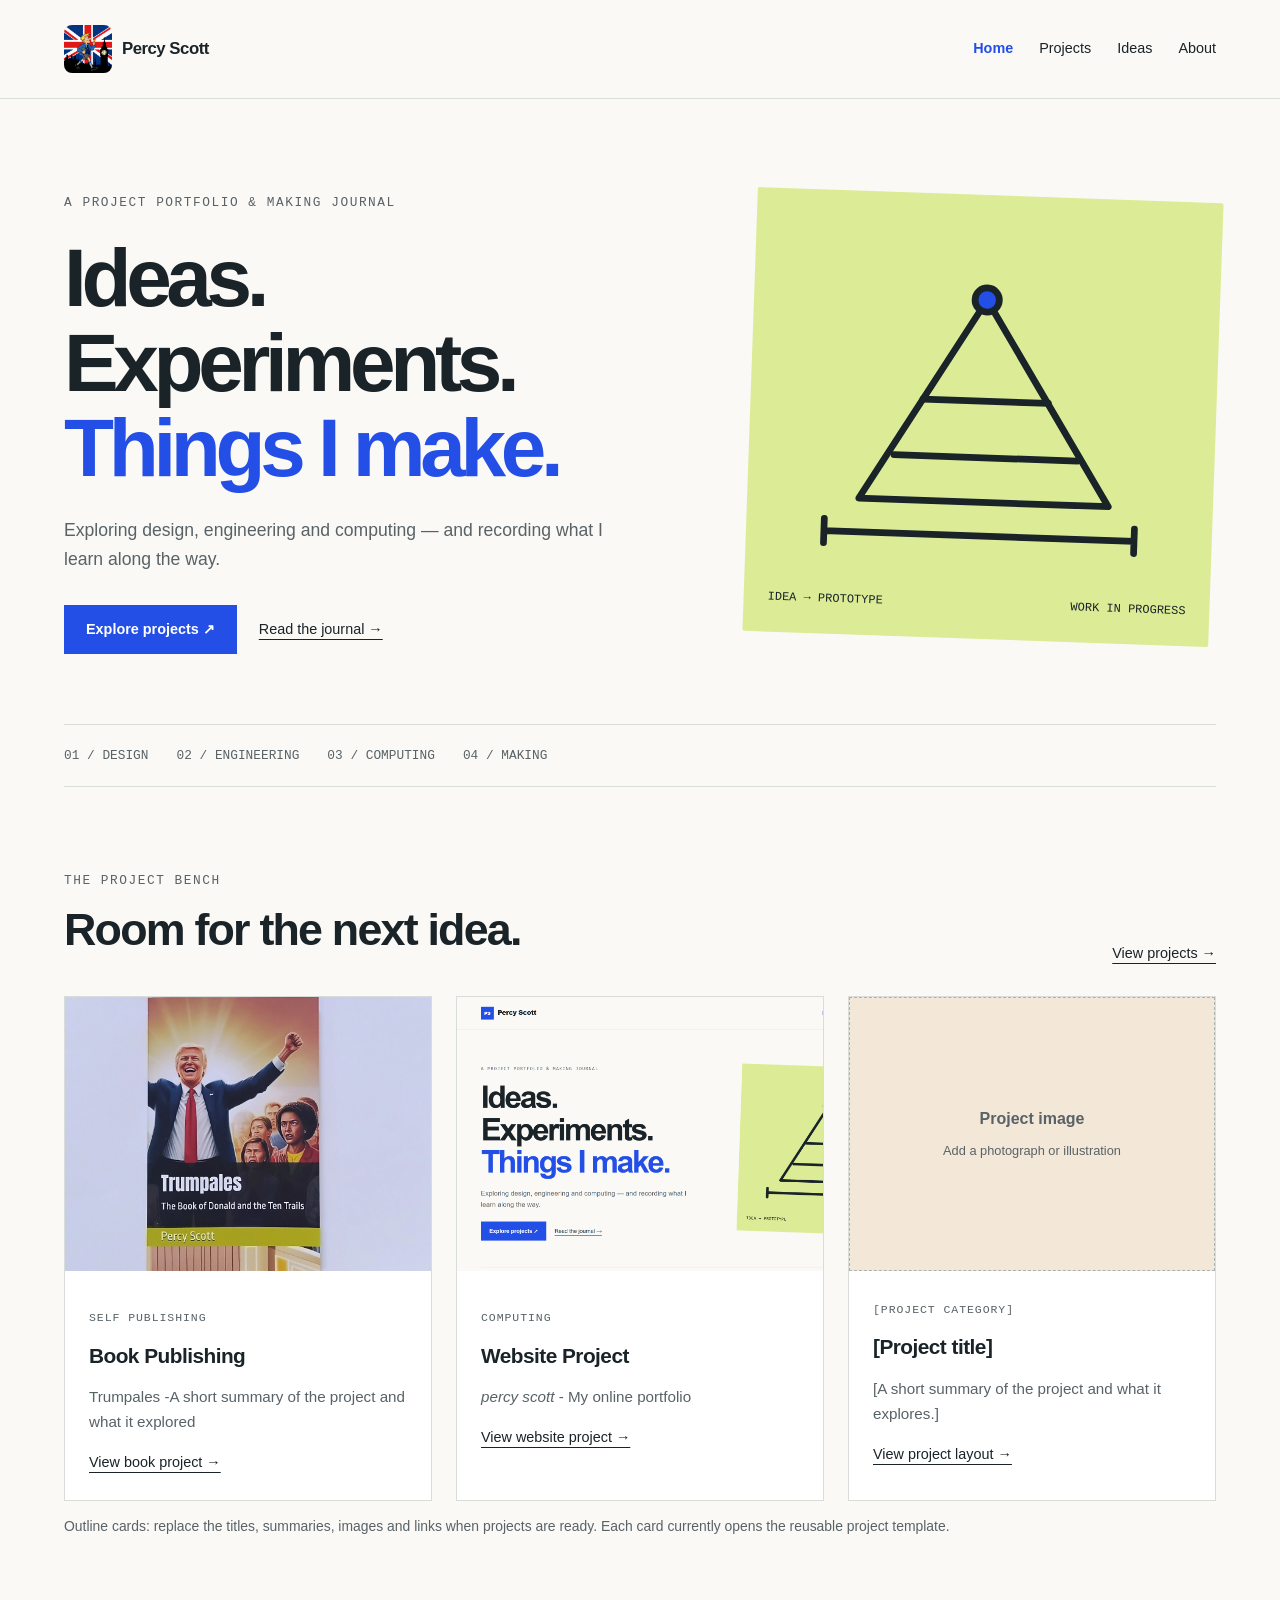
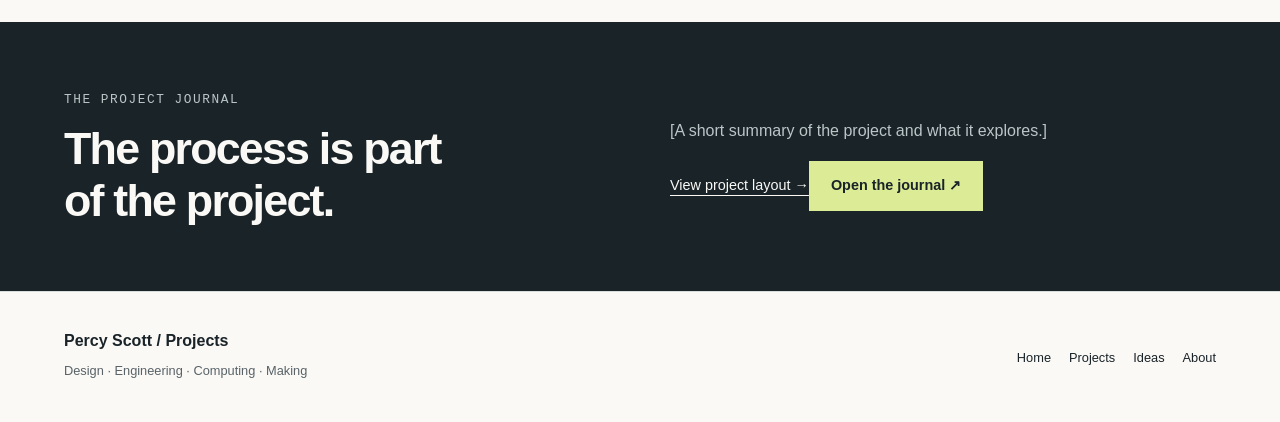
==== commit 7194229c: "Update index.html" ====
--- a/index.html
+++ b/index.html
@@ -31,7 +31,7 @@
   <div><p class="eyebrow">The project bench</p><h2>Room for the next idea.</h2></div><a class="text-link" href="projects.html">View projects →</a>
 </div><div class="grid">
   
-  <article class="card"><div class="card-art image-placeholder">
+  <article class="card">
   <img 
   class="card-photo"
   src="images/book-publishing/book-publishing-main.webp"
@@ -42,8 +42,7 @@
     <h3>Book Publishing</h3><p>Trumpales -A short summary of the project and what it explored</p>
           <a class="text-link" href="projects/book-publishing.html">View book project →</a></div></article>
   
-  <article class="card"><div class="card-art image-placeholder">
-    
+  <article class="card">
     <img 
   class="card-photo"
   src="images/website-project/website-project-main.png"
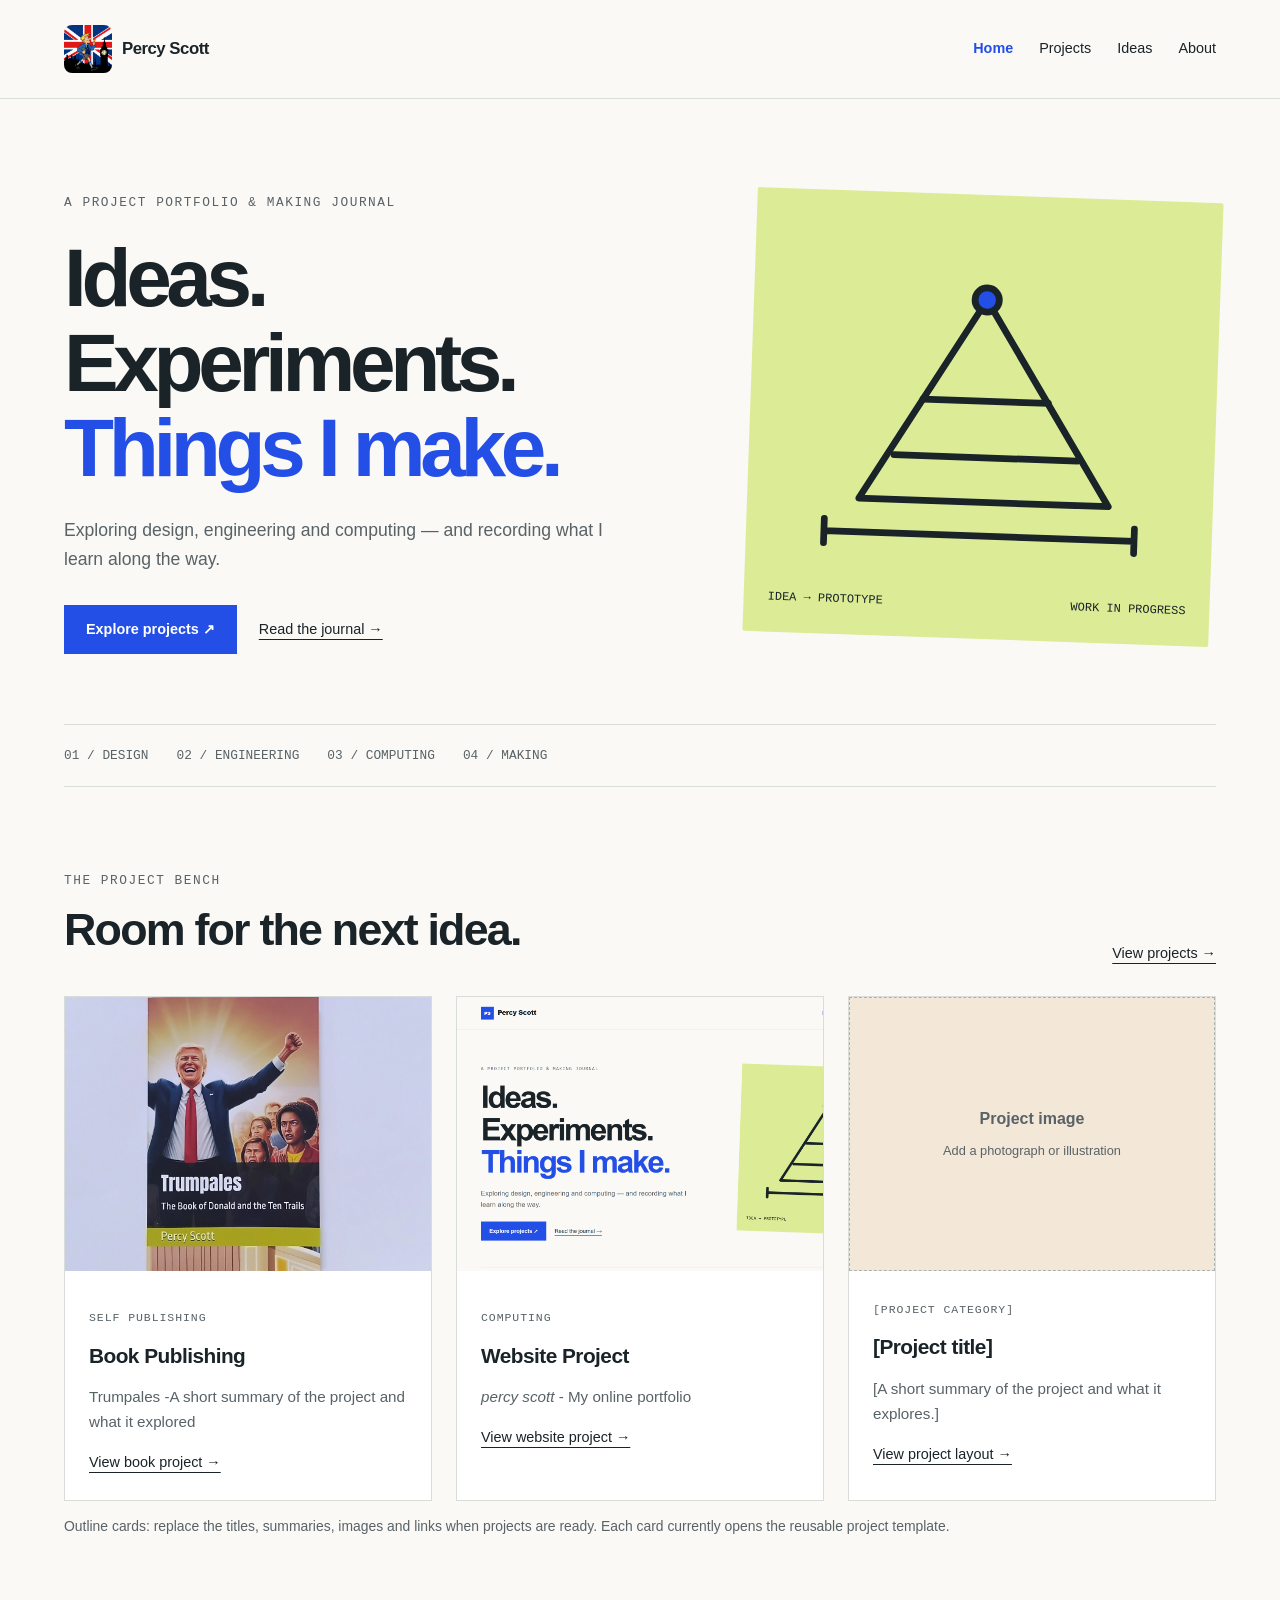
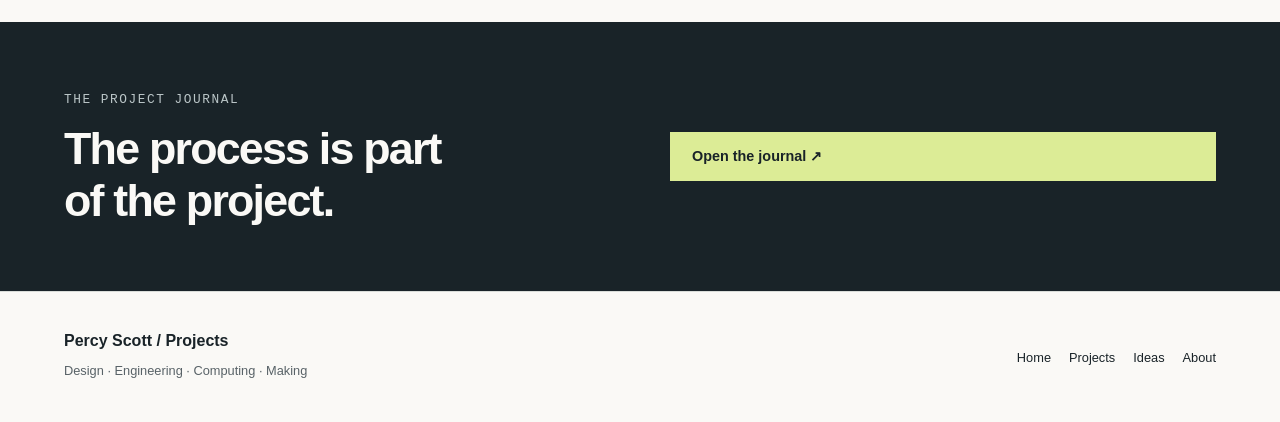
==== commit ae26bd5d: "Update index.html" ====
--- a/index.html
+++ b/index.html
@@ -29,7 +29,8 @@
   <nav aria-label="Main navigation"><a href="index.html" aria-current="page">Home</a><a href="projects.html">Projects</a><a href="ideas.html">Ideas</a><a href="about.html">About</a></nav></div></header>
 <main id="main"><div class="wrap"><section class="hero"><div><p class="eyebrow">A project portfolio & making journal</p><h1>Ideas.<br>Experiments.<br><em>Things I make.</em></h1><p class="intro">Exploring design, engineering and computing — and recording what I learn along the way.</p><div class="actions"><a class="button" href="projects.html">Explore projects ↗</a><a class="text-link" href="ideas.html">Read the journal →</a></div></div><div class="hero-art"><svg viewBox="0 0 310 270" fill="none" stroke="#192328" stroke-width="5" stroke-linecap="round" stroke-linejoin="round" aria-hidden="true"><path d="M65 210 155 60l95 150Z" fill="none"/><path d="m110 135 93 0M90 177h136"/><circle cx="155" cy="60" r="9" fill="#234fe7"/><path d="M40 235h230M40 226v18m230-18v18"/></svg><div class="art-label"><span>IDEA → PROTOTYPE</span><span>WORK IN PROGRESS</span></div></div></section><div class="interests"><span>01 / DESIGN</span><span>02 / ENGINEERING</span><span>03 / COMPUTING</span><span>04 / MAKING</span></div><section class="section"><div class="section-heading">
   <div><p class="eyebrow">The project bench</p><h2>Room for the next idea.</h2></div><a class="text-link" href="projects.html">View projects →</a>
-</div><div class="grid">
+</div>
+  <div class="grid">
   
   <article class="card">
   <img 
@@ -50,10 +51,22 @@
   loading="lazy"
   >
     
-    <div class="card-body"><span class="tag">Computing</span><h3>Website Project</h3><p><em>percy scott</em> - My online portfolio </p><a class="text-link" href="projects/project-template.html">View website project →</a>
-    </div>
+    <div class="card-body"><span class="tag">Computing</span><h3>Website Project</h3><p><em>percy scott</em> - My online portfolio </p><a class="text-link" href="projects/website-project.html">View website project →</a>
+    </div>  
+  </article>
   
-  </article><article class="card"><div class="card-art image-placeholder"><span>Project image</span><small>Add a photograph or illustration</small></div><div class="card-body"><span class="tag">[Project category]</span><h3>[Project title]</h3><p>[A short summary of the project and what it explores.]</p><a class="text-link" href="projects/project-template.html">View project layout →</a></div></article></div><p class="note">Outline cards: replace the titles, summaries, images and links when projects are ready. Each card currently opens the reusable project template.</p></section></div><section class="journal-band"><div class="wrap journal-inner"><div><p class="eyebrow">The project journal</p><h2>The process is part<br>of the project.</h2></div><div><p>[A short summary of the project and what it explores.]</p><a class="text-link" href="projects/project-template.html">View project layout →</a><a class="button" href="ideas.html">Open the journal ↗</a></div></div></section></main>
+  <article class="card">
+    
+    <div class="card-art image-placeholder"><span>Project image</span><small>Add a photograph or illustration</small></div>
+    
+    <div class="card-body"><span class="tag">[Project category]</span><h3>[Project title]</h3><p>[A short summary of the project and what it explores.]</p>
+      <a class="text-link" href="projects/project-template.html">View project layout →</a></div></article>
+  
+</div>
+  
+  <p class="note">Outline cards: replace the titles, summaries, images and links when projects are ready. Each card currently opens the reusable project template.</p></section></div>
+  <section class="journal-band"><div class="wrap journal-inner"><div><p class="eyebrow">The project journal</p><h2>The process is part<br>of the project.</h2></div><div<a class="button" href="ideas.html">Open the journal ↗</a></div></div>
+  </section></main>
 <footer><div class="wrap footer-inner"><div><strong>Percy Scott / Projects</strong><p>Design · Engineering · Computing · Making</p></div><nav aria-label="Footer navigation"><a href="index.html">Home</a><a href="projects.html">Projects</a><a href="ideas.html">Ideas</a><a href="about.html">About</a></nav></div></footer>
 </body>
 </html>
